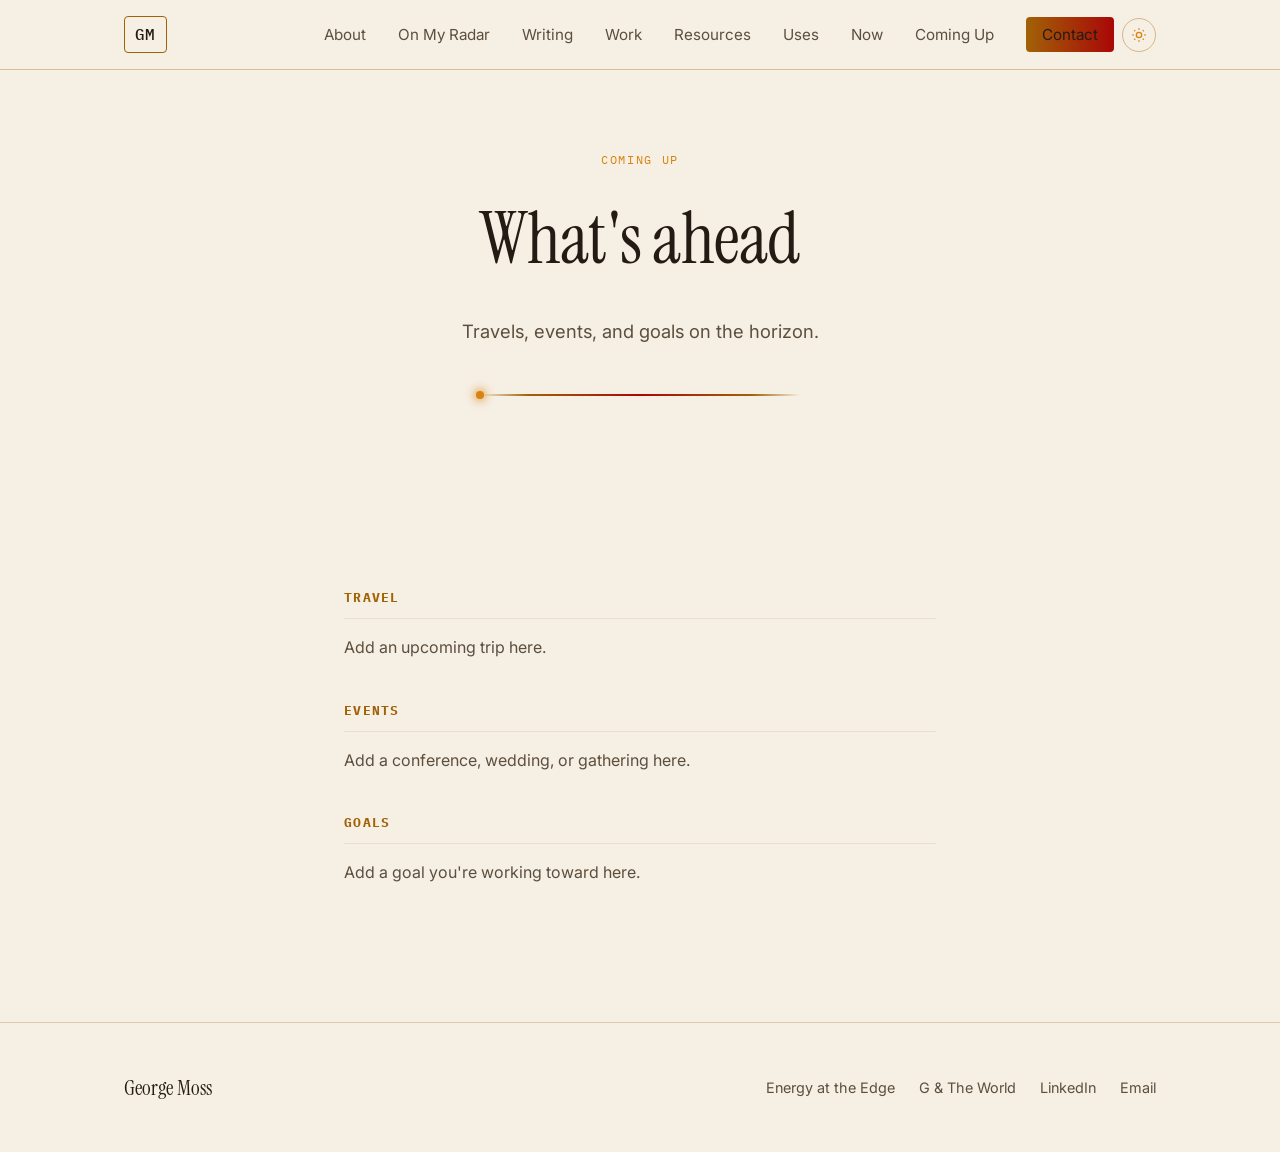
==== coming-up.html @ a62d81bf "Add files via upload" ====
<!DOCTYPE html>
<html lang="en">
<head>
<meta charset="UTF-8">
<meta name="viewport" content="width=device-width, initial-scale=1.0">
<script>
  (function () {
    var saved = localStorage.getItem('theme');
    var theme = saved || (window.matchMedia('(prefers-color-scheme: light)').matches ? 'light' : 'dark');
    if (theme === 'light') document.documentElement.setAttribute('data-theme', 'light');
  })();
</script>
<title>Coming Up | George Moss</title>
<meta name="description" content="What's coming up for George Moss, travels, events, and goals.">
<link rel="canonical" href="https://georgecmoss.github.io/coming-up.html">
<link rel="icon" type="image/svg+xml" href="favicon.svg">
<link rel="icon" type="image/png" sizes="32x32" href="favicon-32.png">
<link rel="apple-touch-icon" sizes="180x180" href="apple-touch-icon.png">
<link rel="preconnect" href="https://fonts.googleapis.com">
<link rel="preconnect" href="https://fonts.gstatic.com" crossorigin>
<link href="https://fonts.googleapis.com/css2?family=Instrument+Serif:ital@0;1&family=Inter:wght@400;500;600&family=IBM+Plex+Mono:wght@400;500&display=swap" rel="stylesheet">
<link rel="stylesheet" href="style.css">

<!-- Analytics: GoatCounter -->
<script data-goatcounter="https://georgecmoss.goatcounter.com/count" async src="https://gc.zgo.at/count.js"></script>
</head>
<body>

<a class="skip-link" href="#main">Skip to content</a>

<header class="site-header">
  <nav class="nav" aria-label="Primary">
    <a class="nav-mark" href="index.html">GM</a>
    <div class="nav-right">
      <ul class="nav-links" id="navLinks">
        <li><a href="index.html#about">About</a></li>
        <li><a href="index.html#radar">On My Radar</a></li>
        <li><a href="index.html#writing">Writing</a></li>
        <li><a href="index.html#work">Work</a></li>
        <li><a href="resources.html">Resources</a></li>
        <li><a href="uses.html">Uses</a></li>
        <li><a href="now.html">Now</a></li>
        <li><a href="coming-up.html" aria-current="page">Coming Up</a></li>
        <li><a href="index.html#contact" class="nav-cta">Contact</a></li>
      </ul>
      <button class="theme-toggle" id="themeToggle" aria-label="Toggle light and dark theme">
        <svg class="icon-moon" viewBox="0 0 24 24" fill="none" stroke="currentColor" stroke-width="2"><path d="M21 12.79A9 9 0 1 1 11.21 3 7 7 0 0 0 21 12.79z"/></svg>
        <svg class="icon-sun" viewBox="0 0 24 24" fill="none" stroke="currentColor" stroke-width="2"><circle cx="12" cy="12" r="4"/><path d="M12 2v2M12 20v2M4.93 4.93l1.41 1.41M17.66 17.66l1.41 1.41M2 12h2M20 12h2M6.34 17.66l-1.41 1.41M19.07 4.93l-1.41 1.41"/></svg>
      </button>
      <button class="nav-toggle" id="navToggle" aria-expanded="false" aria-controls="navLinks">
        <span></span><span></span><span></span>
        <span class="sr-only">Menu</span>
      </button>
    </div>
  </nav>
</header>

<main id="main">
  <section class="hero" style="padding: 5rem 1.5rem 3.5rem; min-height: auto;">
    <p class="eyebrow">Coming Up</p>
    <h1 class="hero-name" style="font-size: clamp(2.75rem, 7vw, 4.5rem);">What's ahead</h1>
    <p class="hero-role">Travels, events, and goals on the horizon.</p>
    <div class="current-line" role="presentation" aria-hidden="true">
      <span class="current-dot"></span>
    </div>
  </section>

  <!-- Fill each of these in with your real plans. Delete the placeholder
       line inside a list if you don't have anything for that category yet. -->
  <section class="section section-light">
    <div class="section-inner section-inner-narrow">

      <div class="uses-group">
        <h2 class="uses-heading">Travel</h2>
        <ul class="uses-list">
          <li>Add an upcoming trip here.</li>
        </ul>
      </div>

      <div class="uses-group">
        <h2 class="uses-heading">Events</h2>
        <ul class="uses-list">
          <li>Add a conference, wedding, or gathering here.</li>
        </ul>
      </div>

      <div class="uses-group">
        <h2 class="uses-heading">Goals</h2>
        <ul class="uses-list">
          <li>Add a goal you're working toward here.</li>
        </ul>
      </div>

    </div>
  </section>
</main>

<footer class="site-footer">
  <div class="section-inner footer-inner">
    <p class="footer-name">George Moss</p>
    <ul class="footer-links">
      <li><a href="https://energyattheedge.substack.com/" target="_blank" rel="noopener">Energy at the Edge</a></li>
      <li><a href="https://gandtheworld.substack.com/" target="_blank" rel="noopener">G &amp; The World</a></li>
      <li><a href="https://www.linkedin.com/in/georgecmoss/" target="_blank" rel="noopener">LinkedIn</a></li>
      <li><a href="mailto:moss.george.c@gmail.com">Email</a></li>
    </ul>
  </div>
</footer>

<script src="script.js"></script>
</body>
</html>
---- style.css ----
/* ---------- Tokens ---------- */
:root {
  --ink: #17120d;
  --ink-soft: #2a2117;
  --paper: #f6efe4;
  --paper-dim: #e9dfcd;
  --paper-ink: #241c14;
  --paper-ink-soft: #5c4f3d;
  --amber: #a16207;
  --amber-bright: #d9820f;
  --ember: #a90707;
  --ember-bright: #d92626;
  --cream-text: #f1e9d8;
  --cream-text-dim: #cfc2a8;

  --font-display: 'Instrument Serif', Georgia, serif;
  --font-body: 'Inter', system-ui, -apple-system, sans-serif;
  --font-mono: 'IBM Plex Mono', 'SFMono-Regular', Menlo, monospace;

  --max-width: 1080px;
  --radius: 4px;
}

/* Light theme: flip the "ink" pair to paper tones so every section that was
   dark (hero, writing, contact, header, footer) becomes light. Sections that
   were already light (about, work) are untouched, since --paper/--paper-ink
   aren't overridden here. */
html[data-theme="light"] {
  --ink: var(--paper);
  --ink-soft: var(--paper-dim);
  --cream-text: var(--paper-ink);
  --cream-text-dim: var(--paper-ink-soft);
}
html[data-theme="light"] .site-header {
  background: rgba(246, 239, 228, 0.92);
}

* { box-sizing: border-box; }

html { scroll-behavior: smooth; }

body {
  margin: 0;
  font-family: var(--font-body);
  background: var(--paper);
  color: var(--paper-ink);
  line-height: 1.6;
  -webkit-font-smoothing: antialiased;
}

img { max-width: 100%; display: block; }

a { color: inherit; }

.sr-only {
  position: absolute;
  width: 1px; height: 1px;
  overflow: hidden;
  clip: rect(0 0 0 0);
}

.skip-link {
  position: absolute;
  left: -999px;
  top: 0;
  background: var(--amber);
  color: var(--cream-text);
  padding: 0.75rem 1.25rem;
  z-index: 100;
}
.skip-link:focus {
  left: 1rem;
  top: 1rem;
}

:focus-visible {
  outline: 2px solid var(--amber-bright);
  outline-offset: 3px;
}

/* ---------- Layout helpers ---------- */
.section-inner {
  max-width: var(--max-width);
  margin: 0 auto;
  padding: 0 1.5rem;
}
.section-inner-narrow {
  max-width: 640px;
}
.section {
  padding: 6rem 0;
}
.section-light {
  background: var(--paper);
  color: var(--paper-ink);
}
.section-dark {
  background: var(--ink);
  color: var(--cream-text);
}

.eyebrow {
  font-family: var(--font-mono);
  font-size: 0.75rem;
  letter-spacing: 0.14em;
  text-transform: uppercase;
  color: var(--amber-bright);
  margin: 0 0 0.75rem;
}
.eyebrow-dark { color: var(--amber); }

.section-title {
  font-family: var(--font-display);
  font-weight: 400;
  font-size: clamp(2rem, 4vw, 2.75rem);
  margin: 0 0 1rem;
  color: var(--paper-ink);
}
.section-title-light { color: var(--cream-text); }

.section-lede {
  font-size: 1.05rem;
  color: var(--cream-text-dim);
  max-width: 40ch;
  margin: 0 0 3rem;
}
.section-lede-dark { color: var(--paper-ink-soft); }

/* ---------- Header / Nav ---------- */
.site-header {
  position: sticky;
  top: 0;
  z-index: 50;
  background: rgba(23, 18, 13, 0.92);
  backdrop-filter: blur(6px);
  border-bottom: 1px solid rgba(161, 98, 7, 0.35);
}
.nav {
  max-width: var(--max-width);
  margin: 0 auto;
  padding: 1rem 1.5rem;
  display: flex;
  align-items: center;
  justify-content: space-between;
  position: relative;
}
.nav-mark {
  font-family: var(--font-mono);
  font-weight: 500;
  color: var(--cream-text);
  text-decoration: none;
  letter-spacing: 0.05em;
  border: 1px solid var(--amber);
  padding: 0.3rem 0.6rem;
  border-radius: var(--radius);
}
.nav-right {
  display: flex;
  align-items: center;
}
.nav-links {
  list-style: none;
  display: flex;
  gap: 2rem;
  margin: 0;
  padding: 0;
  align-items: center;
}
.nav-links a {
  text-decoration: none;
  color: var(--cream-text-dim);
  font-size: 0.95rem;
  transition: color 0.2s ease;
}
.nav-links a:hover { color: var(--amber-bright); }
.nav-cta {
  color: var(--cream-text) !important;
  background: linear-gradient(90deg, var(--amber) 0%, var(--ember) 100%);
  padding: 0.5rem 1rem;
  border-radius: var(--radius);
}
.nav-cta:hover { opacity: 0.9; color: var(--cream-text) !important; }

.nav-toggle {
  display: none;
  flex-direction: column;
  gap: 5px;
  background: none;
  border: none;
  cursor: pointer;
  padding: 0.5rem;
  margin-left: 0.25rem;
}
.nav-toggle span {
  width: 22px;
  height: 2px;
  background: var(--cream-text);
  display: block;
}

.theme-toggle {
  background: none;
  border: 1px solid rgba(161, 98, 7, 0.4);
  border-radius: 50%;
  width: 34px;
  height: 34px;
  display: flex;
  align-items: center;
  justify-content: center;
  cursor: pointer;
  color: var(--amber-bright);
  margin-left: 0.5rem;
  flex-shrink: 0;
}
.theme-toggle:hover { border-color: var(--amber-bright); }
.theme-toggle svg { width: 16px; height: 16px; }
.theme-toggle .icon-sun { display: none; }
html[data-theme="light"] .theme-toggle .icon-moon { display: none; }
html[data-theme="light"] .theme-toggle .icon-sun { display: block; }

/* ---------- Hero ---------- */
.hero {
  background: var(--ink);
  color: var(--cream-text);
  padding: 7rem 1.5rem 5rem;
  text-align: center;
}
.hero-photo {
  width: 108px;
  height: 108px;
  border-radius: 50%;
  object-fit: cover;
  margin: 0 auto 1.75rem;
  padding: 4px;
  background: linear-gradient(135deg, var(--amber) 0%, var(--ember) 100%);
  background-clip: content-box, border-box;
  border: 3px solid transparent;
}

.hero-name {
  font-family: var(--font-display);
  font-size: clamp(3.5rem, 10vw, 6.5rem);
  margin: 0;
  font-weight: 400;
  letter-spacing: -0.01em;
}
.hero-role {
  max-width: 46ch;
  margin: 1.25rem auto 0;
  font-size: 1.15rem;
  color: var(--cream-text-dim);
}

/* Signature: the current line */
.current-line {
  position: relative;
  height: 2px;
  max-width: 320px;
  margin: 3rem auto 2.5rem;
  background: linear-gradient(90deg, transparent, var(--amber) 15%, var(--ember) 50%, var(--amber) 85%, transparent);
  overflow: visible;
}
.current-dot {
  position: absolute;
  top: 50%;
  left: 0;
  width: 8px;
  height: 8px;
  border-radius: 50%;
  background: var(--amber-bright);
  box-shadow: 0 0 8px 2px rgba(217, 130, 15, 0.7);
  transform: translate(-50%, -50%);
  animation: travel 3.2s ease-in-out infinite;
}
@keyframes travel {
  0% { left: 0%; opacity: 0; }
  10% { opacity: 1; }
  90% { opacity: 1; }
  100% { left: 100%; opacity: 0; }
}
@media (prefers-reduced-motion: reduce) {
  .current-dot { animation: none; left: 50%; opacity: 1; }
  html { scroll-behavior: auto; }
}

.current-dot.spark {
  animation: spark-pulse 0.6s ease-out;
}
@keyframes spark-pulse {
  0% { box-shadow: 0 0 8px 2px rgba(217, 130, 15, 0.7); }
  40% { box-shadow: 0 0 24px 10px rgba(217, 130, 15, 0.9), 0 0 40px 18px rgba(169, 7, 7, 0.5); transform: translate(-50%, -50%) scale(1.6); }
  100% { box-shadow: 0 0 8px 2px rgba(217, 130, 15, 0.7); transform: translate(-50%, -50%) scale(1); }
}

.hero-actions {
  display: flex;
  gap: 1rem;
  justify-content: center;
  flex-wrap: wrap;
}

/* ---------- Buttons ---------- */
.btn {
  display: inline-block;
  padding: 0.85rem 1.6rem;
  border-radius: var(--radius);
  text-decoration: none;
  font-size: 0.95rem;
  font-weight: 500;
  transition: transform 0.15s ease, opacity 0.15s ease;
}
.btn:hover { transform: translateY(-1px); }
.btn-primary {
  background: linear-gradient(90deg, var(--amber) 0%, var(--ember) 100%);
  color: var(--cream-text);
}
.btn-primary:hover { opacity: 0.92; }
.btn-ghost {
  border: 1px solid rgba(161, 98, 7, 0.5);
  color: var(--cream-text);
}
.btn-ghost:hover { border-color: var(--amber-bright); color: var(--amber-bright); }

/* ---------- About ---------- */
.about-grid {
  display: grid;
  grid-template-columns: 1.4fr 1fr;
  gap: 3rem;
  align-items: start;
}
.about-copy p { margin: 0 0 1.1rem; }
.about-facts {
  margin: 0;
  border-top: 1px solid var(--paper-dim);
}
.about-facts div {
  display: flex;
  flex-direction: column;
  gap: 0.2rem;
  padding: 1rem 0;
  border-bottom: 1px solid var(--paper-dim);
}
.about-facts dt {
  font-family: var(--font-mono);
  font-size: 0.72rem;
  text-transform: uppercase;
  letter-spacing: 0.1em;
  color: var(--amber);
}
.about-facts dd {
  margin: 0;
  font-size: 0.98rem;
  color: var(--paper-ink);
}

/* ---------- On My Radar ---------- */
.radar-grid {
  display: grid;
  grid-template-columns: 1fr 1fr;
  gap: 1.5rem;
}
.radar-item {
  padding: 1.5rem;
  border: 1px solid var(--paper-dim);
  border-radius: var(--radius);
  border-left: 3px solid var(--amber);
  display: block;
  text-decoration: none;
  transition: transform 0.15s ease, border-color 0.15s ease;
}
a.radar-item:hover {
  transform: translateY(-2px);
  border-left-color: var(--ember);
}
.radar-item h3 {
  font-family: var(--font-display);
  font-weight: 400;
  font-size: 1.25rem;
  margin: 0 0 0.5rem;
  color: var(--paper-ink);
}
.radar-item p {
  margin: 0;
  color: var(--paper-ink-soft);
  font-size: 0.95rem;
}

/* ---------- Writing ---------- */
.writing-grid {
  display: grid;
  grid-template-columns: 1fr 1fr;
  gap: 1.5rem;
}
.writing-card {
  display: block;
  text-decoration: none;
  color: inherit;
  background: var(--ink-soft);
  border: 1px solid rgba(161, 98, 7, 0.3);
  border-radius: var(--radius);
  padding: 2rem;
  transition: border-color 0.2s ease, transform 0.2s ease;
}
.writing-card:hover {
  border-color: var(--amber-bright);
  transform: translateY(-2px);
}
.writing-kicker {
  font-family: var(--font-mono);
  font-size: 0.7rem;
  text-transform: uppercase;
  letter-spacing: 0.1em;
  color: var(--amber-bright);
}
.writing-card h3 {
  font-family: var(--font-display);
  font-size: 1.75rem;
  font-weight: 400;
  margin: 0.5rem 0 0.75rem;
  color: var(--cream-text);
}
.writing-card p {
  color: var(--cream-text-dim);
  margin: 0 0 1.25rem;
}
.writing-link {
  font-size: 0.9rem;
  color: var(--amber-bright);
  text-decoration: none;
}
.writing-link:hover { text-decoration: underline; }

.writing-posts {
  list-style: none;
  margin: 0 0 1.25rem;
  padding: 0.9rem 0 0;
  border-top: 1px solid rgba(161, 98, 7, 0.18);
  display: flex;
  flex-direction: column;
  gap: 0.55rem;
}
.writing-posts:empty { display: none; }
.writing-posts li a {
  font-size: 0.9rem;
  color: var(--cream-text);
  text-decoration: none;
  line-height: 1.4;
}
.writing-posts li a:hover { color: var(--amber-bright); }
.writing-posts .feed-error {
  font-size: 0.85rem;
  color: var(--cream-text-dim);
  font-style: italic;
}

.subscribe-strip {
  display: grid;
  grid-template-columns: 1fr 1fr;
  gap: 1.5rem;
  margin-top: 2.5rem;
}
.subscribe-label {
  font-family: var(--font-mono);
  font-size: 0.75rem;
  text-transform: uppercase;
  letter-spacing: 0.08em;
  color: var(--amber-bright);
  margin: 0 0 0.6rem;
}
@media (max-width: 820px) {
  .subscribe-strip { grid-template-columns: 1fr; }
}

/* ---------- Work ---------- */
.work-list {
  display: flex;
  flex-direction: column;
  gap: 0;
}
.work-item {
  padding: 1.75rem 0;
  border-top: 1px solid var(--paper-dim);
}
.work-item:last-child { border-bottom: 1px solid var(--paper-dim); }
.work-item-head {
  display: flex;
  align-items: baseline;
  justify-content: space-between;
  gap: 1rem;
  flex-wrap: wrap;
  cursor: pointer;
  list-style: none;
}
.work-item-head::-webkit-details-marker { display: none; }
.work-item-head::after {
  content: '+';
  font-family: var(--font-mono);
  font-size: 1.1rem;
  color: var(--amber);
  margin-left: auto;
  order: 3;
  transition: transform 0.2s ease;
}
.work-item[open] .work-item-head::after { transform: rotate(45deg); }
.work-item-head h3 {
  font-family: var(--font-display);
  font-weight: 400;
  font-size: 1.4rem;
  margin: 0;
}
.work-item-tag {
  font-family: var(--font-mono);
  font-size: 0.75rem;
  color: var(--amber);
  white-space: nowrap;
}
.work-item-body p {
  margin: 0.9rem 0 0;
  color: var(--paper-ink-soft);
  max-width: 65ch;
}
.work-item-link {
  display: inline-block;
  margin-top: 0.6rem;
  font-size: 0.9rem;
  color: var(--ember);
  text-decoration: none;
}
.work-item-link:hover { text-decoration: underline; }
.work-tags {
  list-style: none;
  display: flex;
  flex-wrap: wrap;
  gap: 0.5rem;
  margin: 1rem 0 0;
  padding: 0;
}
.work-tags li {
  font-family: var(--font-mono);
  font-size: 0.7rem;
  text-transform: uppercase;
  letter-spacing: 0.05em;
  color: var(--amber);
  border: 1px solid rgba(161, 98, 7, 0.35);
  border-radius: 999px;
  padding: 0.3rem 0.7rem;
}

/* ---------- Contact ---------- */
.contact-form {
  display: flex;
  flex-direction: column;
  gap: 1.25rem;
  margin-bottom: 1.5rem;
}
.form-row {
  display: flex;
  flex-direction: column;
  gap: 0.4rem;
}
.form-row label {
  font-family: var(--font-mono);
  font-size: 0.75rem;
  text-transform: uppercase;
  letter-spacing: 0.08em;
  color: var(--amber);
}
.form-row input,
.form-row textarea {
  background: var(--ink-soft);
  border: 1px solid rgba(161, 98, 7, 0.3);
  border-radius: var(--radius);
  padding: 0.75rem 0.9rem;
  color: var(--cream-text);
  font-family: var(--font-body);
  font-size: 1rem;
  resize: vertical;
}
.form-row input:focus,
.form-row textarea:focus {
  border-color: var(--amber-bright);
}
.contact-alt {
  color: var(--cream-text-dim);
  font-size: 0.95rem;
}
.contact-alt a {
  color: var(--amber-bright);
  text-decoration: none;
}
.contact-alt a:hover { text-decoration: underline; }

.qr-block {
  display: flex;
  align-items: center;
  gap: 1.25rem;
  margin-top: 2rem;
  padding-top: 2rem;
  border-top: 1px solid rgba(161, 98, 7, 0.2);
}
.qr-block img {
  border-radius: 4px;
  flex-shrink: 0;
}
.qr-block p {
  margin: 0;
  font-size: 0.9rem;
  color: var(--cream-text-dim);
  max-width: 28ch;
}
@media (max-width: 480px) {
  .qr-block { flex-direction: column; align-items: flex-start; }
}

/* ---------- Footer ---------- */
.site-footer {
  background: var(--ink);
  color: var(--cream-text-dim);
  padding: 3rem 0;
  border-top: 1px solid rgba(161, 98, 7, 0.25);
}
.footer-inner {
  display: flex;
  align-items: center;
  justify-content: space-between;
  flex-wrap: wrap;
  gap: 1rem;
}
.footer-name {
  font-family: var(--font-display);
  font-size: 1.3rem;
  color: var(--cream-text);
  margin: 0;
}
.footer-links {
  list-style: none;
  display: flex;
  gap: 1.5rem;
  margin: 0;
  padding: 0;
  flex-wrap: wrap;
}
.footer-links a {
  text-decoration: none;
  font-size: 0.9rem;
  color: var(--cream-text-dim);
}
.footer-links a:hover { color: var(--amber-bright); }

/* ---------- Resources: cadence list ---------- */
.cadence-list {
  list-style: none;
  margin: 2rem 0;
  padding: 0;
  display: flex;
  flex-direction: column;
  gap: 1.1rem;
}
.cadence-list li {
  display: grid;
  grid-template-columns: 90px 1fr;
  gap: 1rem;
  align-items: baseline;
  padding-bottom: 1.1rem;
  border-bottom: 1px solid var(--paper-dim);
}
.cadence-list li:last-child { border-bottom: none; padding-bottom: 0; }
.cadence-tag {
  font-family: var(--font-mono);
  font-size: 0.72rem;
  text-transform: uppercase;
  letter-spacing: 0.08em;
  color: var(--amber);
  white-space: nowrap;
}
.cadence-list p {
  margin: 0;
  color: var(--paper-ink-soft);
}
@media (max-width: 480px) {
  .cadence-list li { grid-template-columns: 1fr; gap: 0.3rem; }
}

/* ---------- Uses page ---------- */
.uses-group {
  margin-bottom: 2.5rem;
}
.uses-heading {
  font-family: var(--font-mono);
  font-size: 0.8rem;
  text-transform: uppercase;
  letter-spacing: 0.1em;
  color: var(--amber);
  margin: 0 0 1rem;
  padding-bottom: 0.6rem;
  border-bottom: 1px solid var(--paper-dim);
}
.uses-list {
  list-style: none;
  margin: 0;
  padding: 0;
  display: flex;
  flex-direction: column;
  gap: 0.75rem;
}
.uses-list li {
  font-size: 1rem;
  color: var(--paper-ink-soft);
}
.uses-list strong {
  color: var(--paper-ink);
  font-weight: 600;
  margin-right: 0.3rem;
}

/* ---------- Now page ---------- */
.now-list {
  list-style: none;
  margin: 0;
  padding: 0;
  display: flex;
  flex-direction: column;
  gap: 1.4rem;
}
.now-list li {
  font-size: 1.05rem;
  line-height: 1.6;
  padding-left: 1.2rem;
  border-left: 2px solid var(--amber);
}
.now-list strong {
  color: var(--paper-ink);
}
.now-updated {
  margin-top: 2.5rem;
  font-family: var(--font-mono);
  font-size: 0.8rem;
  color: var(--paper-ink-soft);
}

/* ---------- Responsive ---------- */
@media (max-width: 820px) {
  .about-grid { grid-template-columns: 1fr; }
  .writing-grid { grid-template-columns: 1fr; }
  .radar-grid { grid-template-columns: 1fr; }
}

@media (max-width: 640px) {
  .section { padding: 4rem 0; }
  .nav-toggle { display: flex; }
  .nav-links {
    position: absolute;
    top: 100%;
    left: 0;
    right: 0;
    background: var(--ink);
    flex-direction: column;
    align-items: flex-start;
    gap: 0;
    padding: 0;
    max-height: 0;
    overflow: hidden;
    transition: max-height 0.25s ease;
    border-bottom: 1px solid rgba(161, 98, 7, 0.35);
  }
  .nav-links.open { max-height: 300px; }
  .nav-links li { width: 100%; }
  .nav-links a {
    display: block;
    padding: 1rem 1.5rem;
    width: 100%;
  }
  .nav-cta { border-radius: 0; text-align: center; }
  .work-item-head { flex-direction: column; align-items: flex-start; gap: 0.3rem; }
}
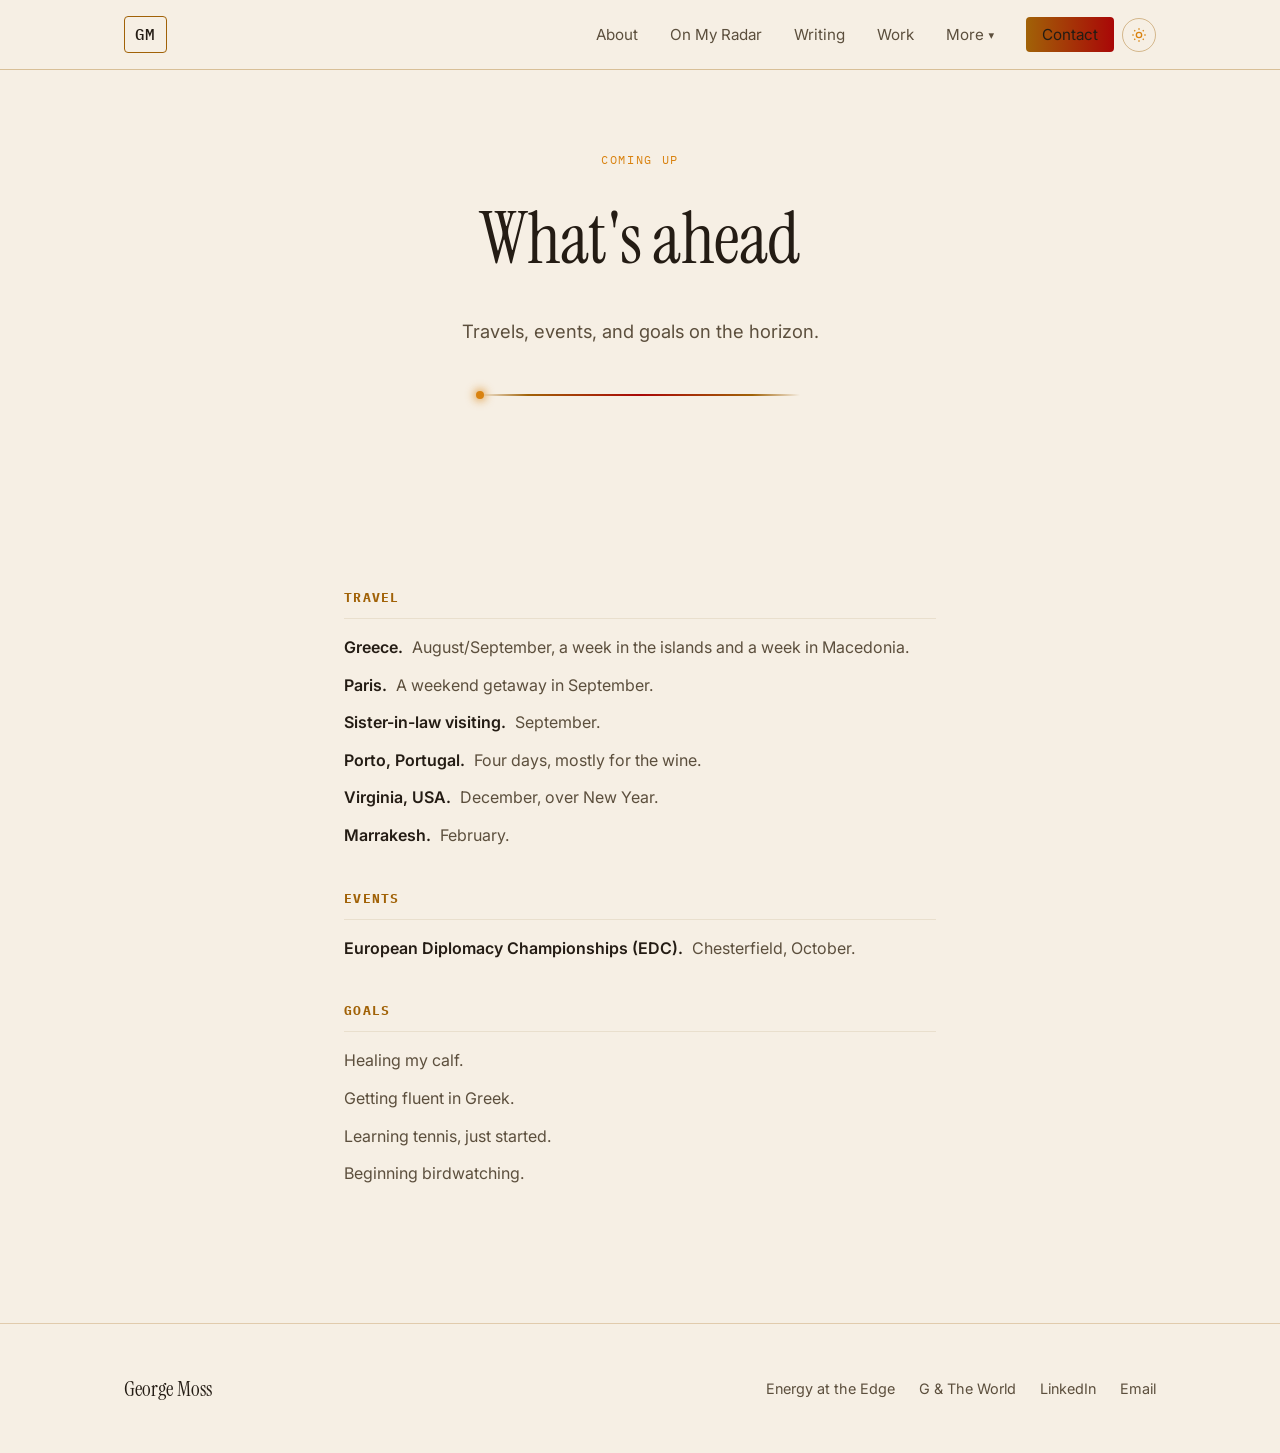
==== commit d1f88eed: "Add files via upload" ====
--- a/coming-up.html
+++ b/coming-up.html
@@ -37,10 +37,15 @@
         <li><a href="index.html#radar">On My Radar</a></li>
         <li><a href="index.html#writing">Writing</a></li>
         <li><a href="index.html#work">Work</a></li>
-        <li><a href="resources.html">Resources</a></li>
-        <li><a href="uses.html">Uses</a></li>
-        <li><a href="now.html">Now</a></li>
-        <li><a href="coming-up.html" aria-current="page">Coming Up</a></li>
+        <li class="nav-more">
+          <button class="nav-more-toggle" aria-expanded="false" aria-controls="moreMenu">More <span class="caret">&#9662;</span></button>
+          <ul class="nav-more-menu" id="moreMenu">
+            <li><a href="resources.html">Resources</a></li>
+            <li><a href="uses.html">Uses</a></li>
+            <li><a href="now.html">Now</a></li>
+            <li><a href="coming-up.html" aria-current="page">Coming Up</a></li>
+          </ul>
+        </li>
         <li><a href="index.html#contact" class="nav-cta">Contact</a></li>
       </ul>
       <button class="theme-toggle" id="themeToggle" aria-label="Toggle light and dark theme">
@@ -65,29 +70,35 @@
     </div>
   </section>
 
-  <!-- Fill each of these in with your real plans. Delete the placeholder
-       line inside a list if you don't have anything for that category yet. -->
   <section class="section section-light">
     <div class="section-inner section-inner-narrow">
 
       <div class="uses-group">
         <h2 class="uses-heading">Travel</h2>
         <ul class="uses-list">
-          <li>Add an upcoming trip here.</li>
+          <li><strong>Greece.</strong> August/September, a week in the islands and a week in Macedonia.</li>
+          <li><strong>Paris.</strong> A weekend getaway in September.</li>
+          <li><strong>Sister-in-law visiting.</strong> September.</li>
+          <li><strong>Porto, Portugal.</strong> Four days, mostly for the wine.</li>
+          <li><strong>Virginia, USA.</strong> December, over New Year.</li>
+          <li><strong>Marrakesh.</strong> February.</li>
         </ul>
       </div>
 
       <div class="uses-group">
         <h2 class="uses-heading">Events</h2>
         <ul class="uses-list">
-          <li>Add a conference, wedding, or gathering here.</li>
+          <li><strong>European Diplomacy Championships (EDC).</strong> Chesterfield, October.</li>
         </ul>
       </div>
 
       <div class="uses-group">
         <h2 class="uses-heading">Goals</h2>
         <ul class="uses-list">
-          <li>Add a goal you're working toward here.</li>
+          <li>Healing my calf.</li>
+          <li>Getting fluent in Greek.</li>
+          <li>Learning tennis, just started.</li>
+          <li>Beginning birdwatching.</li>
         </ul>
       </div>
 
--- a/style.css
+++ b/style.css
@@ -180,6 +180,62 @@
   border-radius: var(--radius);
 }
 .nav-cta:hover { opacity: 0.9; color: var(--cream-text) !important; }
+
+.nav-more {
+  position: relative;
+}
+.nav-more-toggle {
+  background: none;
+  border: none;
+  cursor: pointer;
+  font-family: var(--font-body);
+  font-size: 0.95rem;
+  color: var(--cream-text-dim);
+  padding: 0;
+  display: flex;
+  align-items: center;
+  gap: 0.3rem;
+  transition: color 0.2s ease;
+}
+.nav-more-toggle:hover { color: var(--amber-bright); }
+.nav-more-toggle .caret {
+  font-size: 0.7rem;
+  transition: transform 0.2s ease;
+}
+.nav-more.open .nav-more-toggle .caret { transform: rotate(180deg); }
+
+.nav-more-menu {
+  list-style: none;
+  margin: 0;
+  padding: 0.5rem 0;
+  position: absolute;
+  top: calc(100% + 14px);
+  left: 50%;
+  transform: translate(-50%, -6px);
+  background: var(--ink);
+  border: 1px solid rgba(161, 98, 7, 0.3);
+  border-radius: var(--radius);
+  min-width: 160px;
+  opacity: 0;
+  visibility: hidden;
+  transition: opacity 0.15s ease, transform 0.15s ease, visibility 0.15s;
+  z-index: 20;
+}
+.nav-more.open .nav-more-menu {
+  opacity: 1;
+  visibility: visible;
+  transform: translate(-50%, 0);
+}
+.nav-more-menu li { width: 100%; }
+.nav-more-menu a {
+  display: block;
+  padding: 0.55rem 1.1rem;
+  font-size: 0.9rem;
+  color: var(--cream-text-dim);
+  text-decoration: none;
+  white-space: nowrap;
+}
+.nav-more-menu a:hover { color: var(--amber-bright); }
 
 .nav-toggle {
   display: none;
@@ -772,4 +828,26 @@
   }
   .nav-cta { border-radius: 0; text-align: center; }
   .work-item-head { flex-direction: column; align-items: flex-start; gap: 0.3rem; }
-}
+
+  .nav-more-toggle {
+    width: 100%;
+    padding: 1rem 1.5rem;
+    justify-content: space-between;
+  }
+  .nav-more-menu {
+    position: static;
+    transform: none;
+    opacity: 1;
+    visibility: visible;
+    background: rgba(0, 0, 0, 0.15);
+    border: none;
+    border-radius: 0;
+    min-width: 0;
+    max-height: 0;
+    overflow: hidden;
+    padding: 0;
+    transition: max-height 0.2s ease;
+  }
+  .nav-more.open .nav-more-menu { max-height: 220px; }
+  .nav-more-menu a { padding: 0.75rem 1.5rem 0.75rem 2.5rem; }
+}
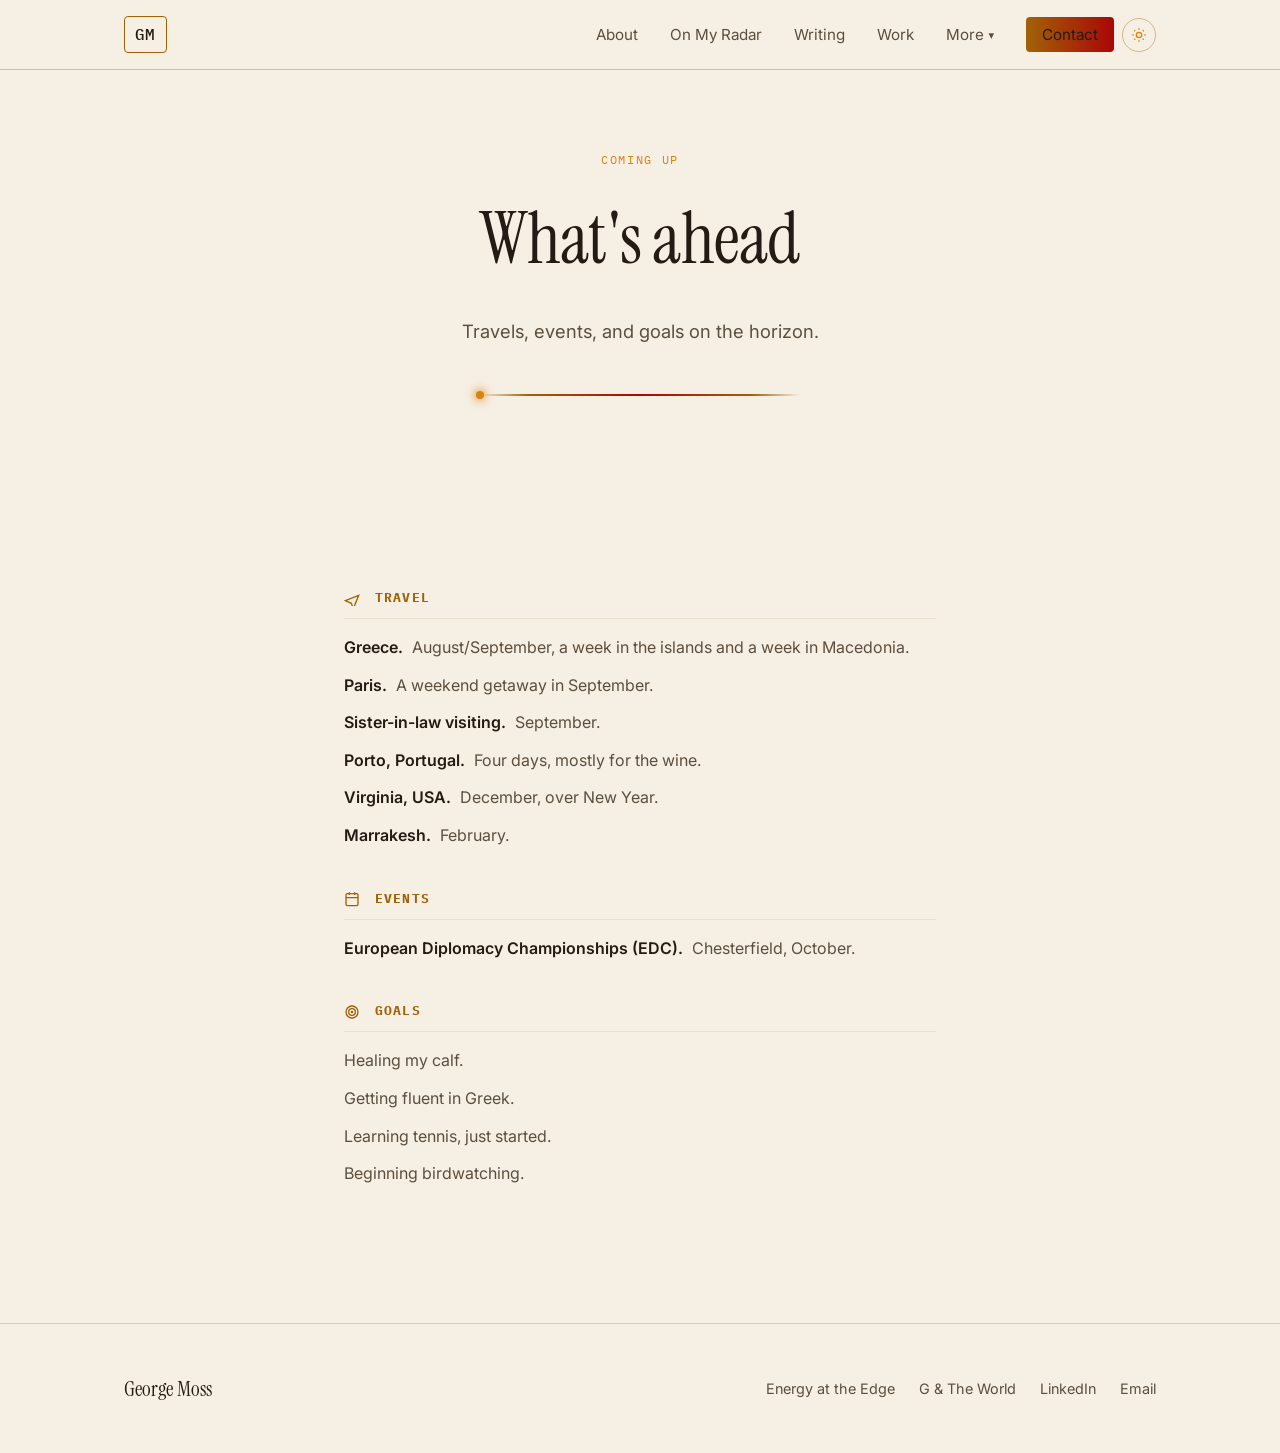
==== commit 563dab39: "Add files via upload" ====
--- a/coming-up.html
+++ b/coming-up.html
@@ -74,7 +74,7 @@
     <div class="section-inner section-inner-narrow">
 
       <div class="uses-group">
-        <h2 class="uses-heading">Travel</h2>
+        <h2 class="uses-heading"><svg class="icon-inline" viewBox="0 0 24 24" fill="none" stroke="currentColor" stroke-width="2"><path d="M2 16l20-8-8 20-3-8-9-4z"/></svg>Travel</h2>
         <ul class="uses-list">
           <li><strong>Greece.</strong> August/September, a week in the islands and a week in Macedonia.</li>
           <li><strong>Paris.</strong> A weekend getaway in September.</li>
@@ -86,14 +86,14 @@
       </div>
 
       <div class="uses-group">
-        <h2 class="uses-heading">Events</h2>
+        <h2 class="uses-heading"><svg class="icon-inline" viewBox="0 0 24 24" fill="none" stroke="currentColor" stroke-width="2"><rect x="3" y="4" width="18" height="18" rx="2"/><path d="M16 2v4M8 2v4M3 10h18"/></svg>Events</h2>
         <ul class="uses-list">
           <li><strong>European Diplomacy Championships (EDC).</strong> Chesterfield, October.</li>
         </ul>
       </div>
 
       <div class="uses-group">
-        <h2 class="uses-heading">Goals</h2>
+        <h2 class="uses-heading"><svg class="icon-inline" viewBox="0 0 24 24" fill="none" stroke="currentColor" stroke-width="2"><circle cx="12" cy="12" r="9"/><circle cx="12" cy="12" r="5"/><circle cx="12" cy="12" r="1" fill="currentColor"/></svg>Goals</h2>
         <ul class="uses-list">
           <li>Healing my calf.</li>
           <li>Getting fluent in Greek.</li>
--- a/style.css
+++ b/style.css
@@ -428,6 +428,19 @@
   transform: translateY(-2px);
   border-left-color: var(--ember);
 }
+
+/* When a radar-item card sits inside a dark section (e.g. the Goodreads
+   reading list), flip its text to the light-on-dark pairing instead of
+   the default dark-on-light one. */
+.section-dark .radar-item {
+  border-color: rgba(241, 233, 216, 0.15);
+}
+.section-dark .radar-item h3 {
+  color: var(--cream-text);
+}
+.section-dark .radar-item p {
+  color: var(--cream-text-dim);
+}
 .radar-item h3 {
   font-family: var(--font-display);
   font-weight: 400;
@@ -479,6 +492,32 @@
   color: var(--cream-text-dim);
   margin: 0 0 1.25rem;
 }
+
+.start-here {
+  display: block;
+  text-decoration: none;
+  background: rgba(217, 130, 15, 0.1);
+  border: 1px solid rgba(217, 130, 15, 0.4);
+  border-radius: var(--radius);
+  padding: 0.7rem 0.9rem;
+  margin-bottom: 1.25rem;
+}
+.start-here-tag {
+  display: block;
+  font-family: var(--font-mono);
+  font-size: 0.65rem;
+  text-transform: uppercase;
+  letter-spacing: 0.08em;
+  color: var(--amber-bright);
+  margin-bottom: 0.25rem;
+}
+.start-here-title {
+  display: block;
+  font-size: 0.9rem;
+  color: var(--cream-text);
+  line-height: 1.4;
+}
+.start-here:hover .start-here-title { color: var(--amber-bright); }
 .writing-link {
   font-size: 0.9rem;
   color: var(--amber-bright);
@@ -503,6 +542,26 @@
   line-height: 1.4;
 }
 .writing-posts li a:hover { color: var(--amber-bright); }
+.writing-posts .post-date {
+  display: block;
+  font-family: var(--font-mono);
+  font-size: 0.72rem;
+  color: var(--cream-text-dim);
+  margin-top: 0.15rem;
+}
+.writing-posts .post-new-badge {
+  display: inline-block;
+  font-family: var(--font-mono);
+  font-size: 0.65rem;
+  text-transform: uppercase;
+  letter-spacing: 0.05em;
+  color: var(--ink);
+  background: var(--amber-bright);
+  border-radius: 999px;
+  padding: 0.1rem 0.5rem;
+  margin-left: 0.4rem;
+  vertical-align: middle;
+}
 .writing-posts .feed-error {
   font-size: 0.85rem;
   color: var(--cream-text-dim);
@@ -514,6 +573,47 @@
   grid-template-columns: 1fr 1fr;
   gap: 1.5rem;
   margin-top: 2.5rem;
+}
+
+/* ---------- Books-per-year chart ---------- */
+.books-chart-block {
+  margin-top: 3rem;
+  padding-top: 2rem;
+  border-top: 1px solid rgba(241, 233, 216, 0.15);
+}
+.books-chart-bars {
+  display: flex;
+  align-items: flex-end;
+  gap: 1.25rem;
+  height: 160px;
+  margin-top: 1rem;
+}
+.books-chart-col {
+  display: flex;
+  flex-direction: column;
+  align-items: center;
+  justify-content: flex-end;
+  flex: 1;
+  height: 100%;
+}
+.books-chart-count {
+  font-family: var(--font-mono);
+  font-size: 0.8rem;
+  color: var(--cream-text-dim);
+  margin-bottom: 0.4rem;
+}
+.books-chart-bar {
+  width: 100%;
+  max-width: 42px;
+  border-radius: 3px 3px 0 0;
+  background: linear-gradient(180deg, var(--amber-bright), var(--ember));
+  min-height: 4px;
+}
+.books-chart-year {
+  font-family: var(--font-mono);
+  font-size: 0.72rem;
+  color: var(--cream-text-dim);
+  margin-top: 0.5rem;
 }
 .subscribe-label {
   font-family: var(--font-mono);
@@ -750,6 +850,20 @@
   margin: 0 0 1rem;
   padding-bottom: 0.6rem;
   border-bottom: 1px solid var(--paper-dim);
+  display: flex;
+  align-items: center;
+  gap: 0.55rem;
+}
+.icon-inline {
+  width: 16px;
+  height: 16px;
+  flex-shrink: 0;
+  color: var(--amber);
+  vertical-align: -3px;
+  margin-right: 0.45em;
+}
+.now-list .icon-inline {
+  margin-right: 0.6em;
 }
 .uses-list {
   list-style: none;
@@ -767,6 +881,13 @@
   color: var(--paper-ink);
   font-weight: 600;
   margin-right: 0.3rem;
+}
+.favorite-books-list li {
+  padding-left: 1.2rem;
+  border-left: 2px solid var(--amber);
+  color: var(--paper-ink);
+  font-family: var(--font-display);
+  font-size: 1.1rem;
 }
 
 /* ---------- Now page ---------- */
